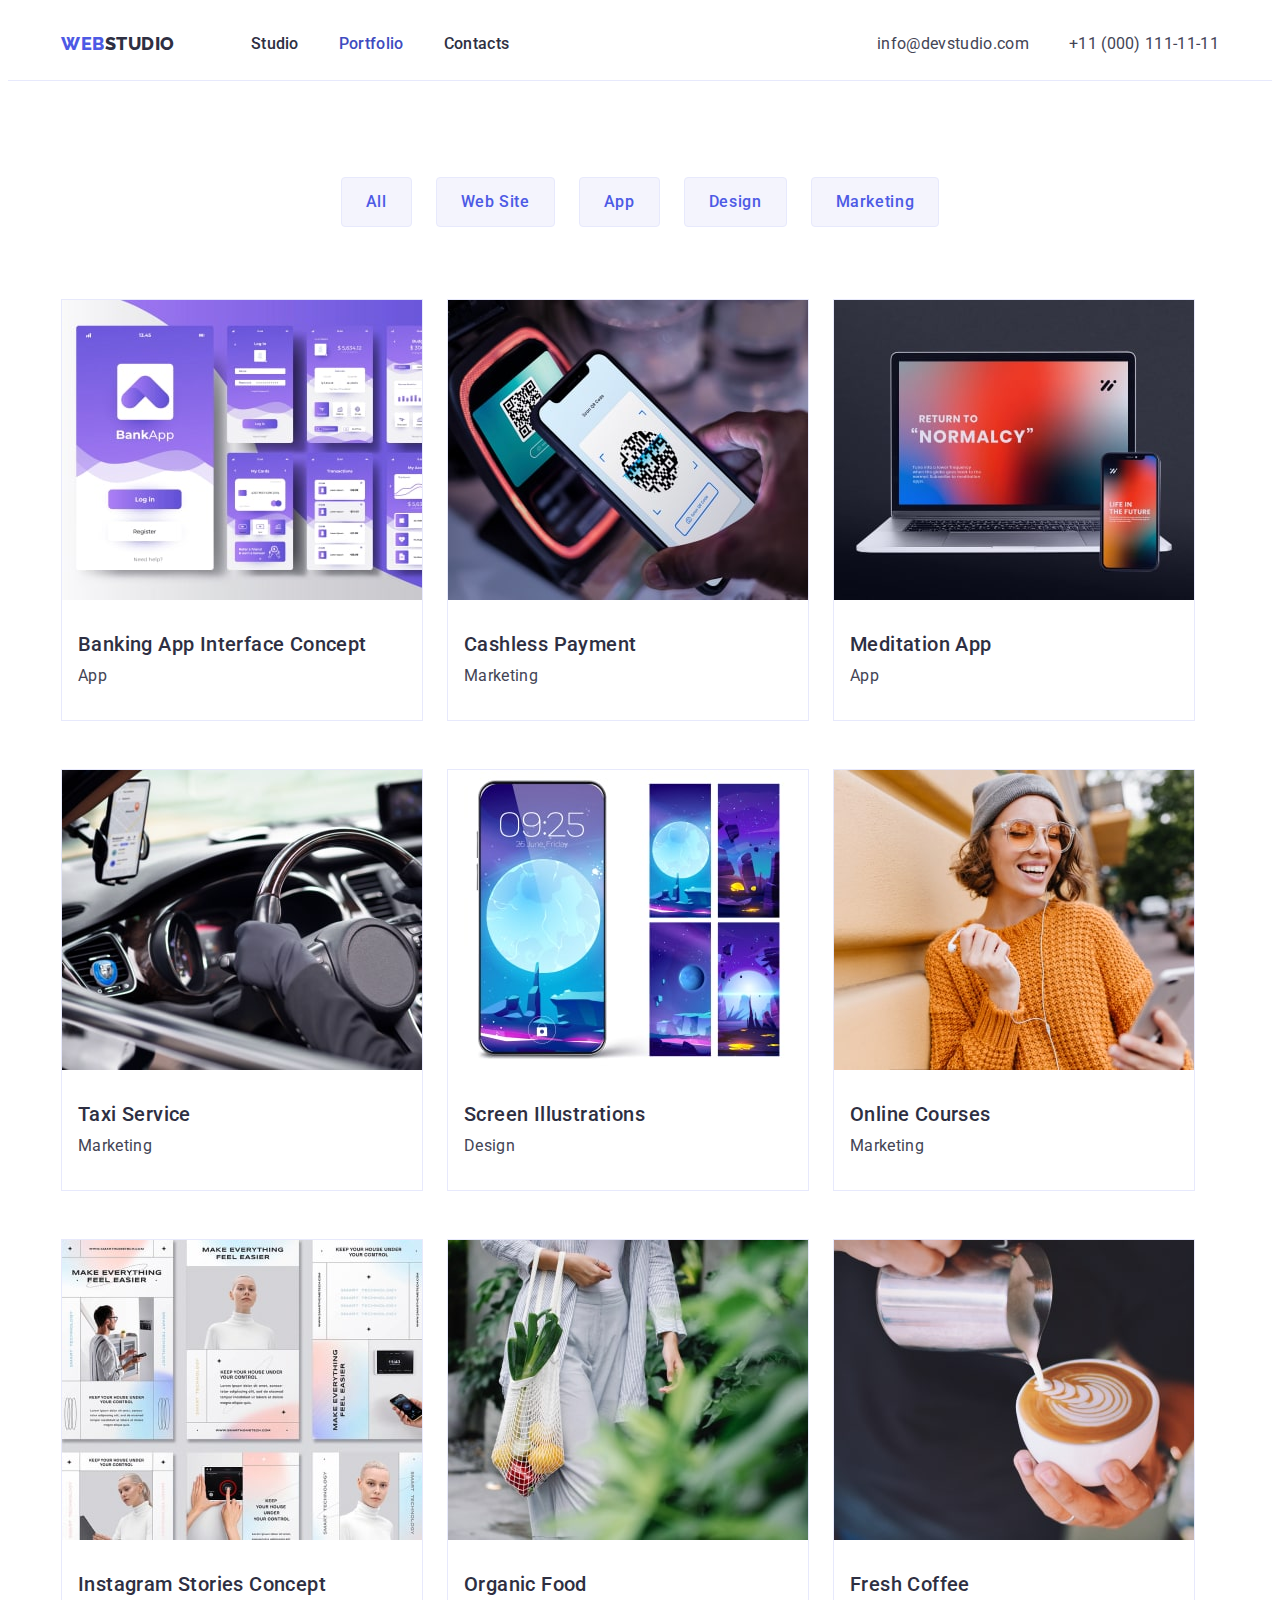
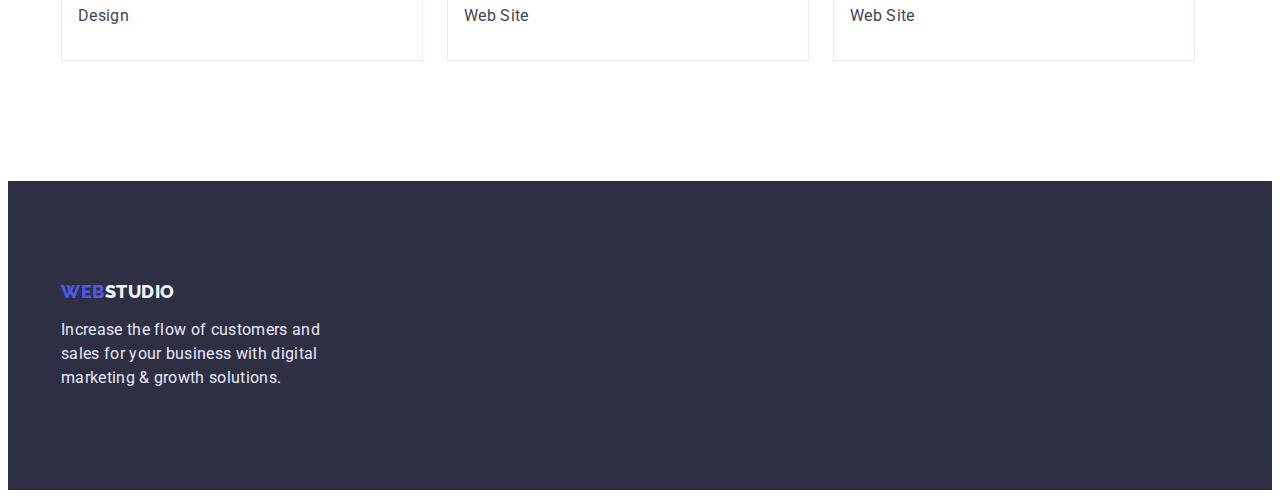
==== portfolio.html @ d1defb97 "Initial commit" ====
<!DOCTYPE html>
<html lang="en">

<head>
    <meta charset="UTF-8">
    <meta http-equiv="X-UA-Compatible" content="IE=edge">
    <meta name="viewport" content="width=device-width, initial-scale=1.0">
    <title>WebStudio</title>
    <link rel="preconnect" href="https://fonts.googleapis.com">
    <link rel="preconnect" href="https://fonts.gstatic.com" crossorigin>
    <link
        href="https://fonts.googleapis.com/css2?family=Raleway:wght@800&family=Roboto:wght@400;500;700;900&display=swap"
        rel="stylesheet">
    <link rel="stylesheet" href="https://cdnjs.cloudflare.com/ajax/libs/modern-normalize/1.1.0/modern-normalize.min.css"
        integrity="sha512-wpPYUAdjBVSE4KJnH1VR1HeZfpl1ub8YT/NKx4PuQ5NmX2tKuGu6U/JRp5y+Y8XG2tV+wKQpNHVUX03MfMFn9Q=="
        crossorigin="anonymous" referrerpolicy="no-referrer" />
    <link rel="stylesheet" href="./css/styles.css">
</head>

<body>
    <header class="header-page">
        <div class="container menu">
            <nav class="site-nav">
                <a class="header-logo link" href="./index.html"><span class="web-logo">Web</span>Studio</a>
                <ul class="list menu">
                    <li class="item">
                        <a class="nav link" href="./index.html">Studio</a>
                    </li>
                    <li class="item">
                        <a class="nav link current" href="./portfolio.html">Portfolio</a>
                    </li>
                    <li class="item">
                        <a class="nav link" href="">Contacts</a>
                    </li>
                </ul>
            </nav>
            <address class="auth-nav">
                <ul class="list">
                    <li class="item">
                        <a class="mail link" href="mailto:info@devstudio.com">info@devstudio.com</a>
                    </li>
                    <li class="item">
                        <a class="tel link" href="tel:+110001111111">+11 (000) 111-11-11</a>
                    </li>
                </ul>
            </address>
        </div>
    </header>

    <main>
        <section class="portfolio">
            <div class="container">
                <h1 class="visually-hidden">Portfolio</h1>
                <ul class="filter">
                    <li class="item"><button class="filter-btn" type="button">All</button></li>
                    <li class="item"><button class="filter-btn" type="button">Web Site</button></li>
                    <li class="item"><button class="filter-btn" type="button">App</button></li>
                    <li class="item"><button class="filter-btn" type="button">Design</button></li>
                    <li class="item"><button class="filter-btn" type="button">Marketing</button></li>
                </ul>

                <ul class="portfolio-list">
                    <li class="work">
                        <a class="portfolio-link" href="">
                            <img src="./images/portfolio-banking.jpg" alt="banking online" width="100%">
                            <div class="work-title">
                                <h2 class="portfolio-title">Banking App Interface Concept</h2>
                                <p class="portfolio-text">App</p>
                            </div>
                            <!-- <p>Lorem ipsum dolor sit amet consectetur adipisicing elit. Soluta atque illo delectus
                                commodi
                                ratione facere!</p> -->

                        </a>
                    </li>
                    <li class="work">
                        <a class="portfolio-link" href="">
                            <img src="./images/portfolio-app-pay.jpg" alt="pay by your phone" width="100%">
                            <div class="work-title">
                                <h2 class="portfolio-title">Cashless Payment</h2>
                                <p class="portfolio-text">Marketing</p>
                            </div>
                            <!-- <p>Animi, maxime quam reiciendis vel, impedit ab fuga similique dolorum unde nemo quis
                                adipisci
                                facilis!</p> -->



                        </a>
                    </li>
                    <li class="work">
                        <a class="portfolio-link" href="">
                            <img src="./images/portfolio-meditation-app.jpg" alt="application for meditation"
                                width="100%">
                            <div class="work-title">
                                <h2 class="portfolio-title">Meditation App</h2>
                                <p class="portfolio-text">App</p>
                            </div>
                            <!-- <p>Odit corporis natus mollitia iure repudiandae quam possimus sunt ratione aliquid quo.
                                Odio,
                                repellendus esse!</p> -->

                        </a>
                    </li>
                    <li class="work">
                        <a class="portfolio-link" href="">
                            <img src="./images/portfolio-taxi-service.jpg" alt="taxi service" width="100%">
                            <div class="work-title">
                                <h2 class="portfolio-title">Taxi Service</h2>
                                <p class="portfolio-text">Marketing</p>
                            </div>
                            <!-- <p>Magnam harum ducimus quasi illum unde nulla quis aliquam deleniti? Fugit voluptates animi
                                non
                                quos!</p> -->

                        </a>
                    </li>
                    <li class="work">
                        <a class="portfolio-link" href="">
                            <img src="./images/portfolio-screen.jpg" alt="screen illustration" width="100%">
                            <div class="work-title">
                                <h2 class="portfolio-title">Screen Illustrations</h2>
                                <p class="portfolio-text">Design</p>
                            </div>
                            <!-- <p>Dolores autem esse quasi vero, assumenda atque reiciendis corrupti repellendus
                                necessitatibus
                                error odit saepe sint.</p> -->
                        </a>
                    </li>
                    <li class="work">
                        <a class="portfolio-link" href="">
                            <img src="./images/portfolio-online-courses.jpg" alt="online courses" width="100%">
                            <div class="work-title">
                                <h2 class="portfolio-title">Online Courses</h2>
                                <p class="portfolio-text">Marketing</p>
                            </div>
                            <!-- <p>Nesciunt voluptas rem nam reiciendis dolorum animi praesentium neque provident earum
                                tenetur.
                                Perspiciatis, deserunt
                                aliquam?</p> -->

                        </a>
                    </li>
                    <li class="work">
                        <a class="portfolio-link" href="">
                            <img src="./images/portfolio-concept.jpg" alt="concept for instagram stories" width="100%">
                            <div class="work-title">
                                <h2 class="portfolio-title">Instagram Stories Concept</h2>
                                <p class="portfolio-text">Design</p>
                            </div>
                            <!-- <p>Eum excepturi minima magnam obcaecati ducimus? Eum, pariatur sapiente? Exercitationem
                                laudantium assumenda repellat
                                temporibus aperiam?</p> -->

                        </a>
                    </li>
                    <li class="work">
                        <a class="portfolio-link" href="">
                            <img src="./images/portfolio-organic-food.jpg" alt="web site organic food" width="100%">
                            <div class="work-title">
                                <h2 class="portfolio-title">Organic Food</h2>
                                <p class="portfolio-text">Web Site</p>
                            </div>
                            <!-- <p>Maxime ipsum obcaecati reprehenderit, quisquam, sed, quidem ab quaerat officiis tempora
                                adipisci architecto
                                voluptatibus aut.</p> -->

                        </a>
                    </li>
                    <li class="work">
                        <a class="portfolio-link" href="">
                            <img src="./images/portfolio-coffee-website.jpg" alt="wed site for the coffee shop"
                                width="100%">
                            <div class="work-title">
                                <h2 class="portfolio-title">Fresh Coffee</h2>
                                <p class="portfolio-text">Web Site</p>
                            </div>
                            <!-- <p>Ratione possimus illo modi obcaecati, natus nobis, porro delectus quia numquam maiores,
                                corporis laborum autem.</p> -->

                        </a>
                    </li>
                </ul>
            </div>
        </section>
    </main>

    <footer class="footer">
        <div class="container">
            <a class="footer-logo link" href="./index.html"><span class="web-logo">Web</span><span
                    class="studio">Studio</span></a>
            <div class="footer-text">


                <p class="footer-paragraph">Increase the flow of customers and sales for your business with digital
                    marketing &
                    growth solutions.</p>
            </div>
        </div>
    </footer>
</body>

</html>
---- css/styles.css ----
:root {
    --primary-brand: #4D5AE5;
    --pressed-state: #404BBF;
    --dark-color: #2E2F42;
    --success-color: #31D0AA;
    --success-color-enough: rgba(49, 208, 170, 0.75);
    --success-color-half: rgba(49, 208, 170, 0.5);
    --success-color-transparent: rgba(49, 208, 170, 0.1);
    --body-text: #434455;
    --accent-color: #E7E9FC;
    --light-mode: #F4F4FD;
    --modal-overlay: #2E2F42;
    --hero-background: #2E2F42;
    --default-color: #ffffff;
}

body {
    color: var(--body-text);
    font-family: 'Roboto', 'Verdana', 'Helvetica', 'Arial', sans-serif;
    background-color: var(--default-color);
}

/* Utility */

p,
h1,
h2,
h3,
h4,
h5,
h6 {
    margin: 0;
}

ul {
    margin: 0;
    padding-left: 0;
}

img {
    display: block;
}

.container {
    width: 100%;
    max-width: 1158px;
    padding-left: 15px;
    padding-right: 15px;
    margin: 0 auto;
    /* outline: 2px solid crimson; */
}

.container.menu {
    display: flex;
    align-items: center;
}

.header-page {
    border-bottom: 1px solid var(--accent-color)
}

.site-nav {
    display: flex;
    align-items: center;
}

.header-logo {
    color: var(--dark-color);
    font-family: 'Raleway', 'Helvetica', 'Verdana', 'Arial', sans-serif;
    text-transform: uppercase;
    font-weight: 800;
    font-size: 18px;
    line-height: 1.33;
    letter-spacing: 0.03em;
}

.web-logo {
    color: var(--primary-brand);
}

.nav {
    display: block;
    padding-top: 24px;
    padding-bottom: 24px;
    color: var(--dark-color);
    font-weight: 500;
    font-size: 16px;
    line-height: 1.5;
    letter-spacing: 0.02em;
}

.site-nav .link:focus,
.site-nav .link:hover,
.auth-nav .link:focus,
.auth-nav .link:hover,
.nav.current {
    color: var(--pressed-state);
}

.auth-nav {
    margin-left: auto;
    color: var(--body-text);
    font-style: normal;
    font-size: 16px;
    line-height: 1.5;
    letter-spacing: 0.02em;
}

.auth-nav .list {
    display: flex;
}



.auth-nav .link {
    font-family: inherit;
    color: inherit;
}

.list.menu {
    display: flex;
    margin-left: 76px;
}

.auth-nav .item:not(:last-child),
.list.menu .item:not(:last-child) {
    margin-right: 40px;
}

.link {
    text-decoration: none;
}

.list {
    list-style: none;
}

/*HERO*/

.hero {
    padding-top: 188px;
    padding-bottom: 188px;
    background-color: var(--hero-background);
    text-align: center;
}



.hero-title {
    margin: auto;
    width: 496px;
    margin-bottom: 48px;
    color: var(--default-color);
    font-size: 56px;
    line-height: 1.07;
    letter-spacing: 0.02em;
}

.hero-button {
    display: inline-block;
    border-radius: 4px;
    padding: 16px 32px;
    min-width: 169px;
    border: none;

    color: var(--default-color);
    background-color: var(--primary-brand);
    font-family: inherit;
    font-weight: 500;
    font-size: 16px;
    line-height: 1.5;
    letter-spacing: 0.04em;

}

.hero-button:hover,
.hero-button:focus {
    background-color: var(--pressed-state);
}

.section {
    padding: 120px 0px;
    /* outline: 2px solid crimson; */
}

/*--------------------Benefits section---------------------*/

.container-list {
    display: flex;
}

.container-list .item {
    width: 264px;
}

.container-list .item:not(:last-child) {
    margin-right: 24px;
}

.benefits-item::before {
    content: '';
    display: block;
    width: 100%;
    height: 112px;
    border-radius: 4px;
    margin-bottom: 8px;
    background-color: var(--light-mode);
    background-position: center;
    background-repeat: no-repeat;

}

.icon-antenna::before {
    background-image: url('../images/sprite.svg#antenna');
}

.icon-clock::before {
    background-image: url('../images/sprite.svg#clock');
}

.icon-diagram::before {

    background-image: url('../images/sprite.svg#diagram');
}

.icon-astronaut::before {
    background-image: url('../images/sprite.svg#astronaut');
}

.benefits-item {
    margin-bottom: 8px;
    color: var(--dark-color);
    font-weight: 500;
    font-size: 20px;
    line-height: 1.2;
    letter-spacing: 0.02em;
}

.visually-hidden {
    position: absolute;
    white-space: nowrap;
    width: 1px;
    height: 1px;
    overflow: hidden;
    border: 0;
    padding: 0;
    clip: rect(0 0 0 0);
    clip-path: inset(50%);
    margin: -1px;
}

.benefits-paragraph {
    font-size: 16px;
    line-height: 1.5;
    letter-spacing: 0.02em;
}



/* Production section */

.production.section {
    padding-top: 0;
}

.production-title {
    margin-bottom: 72px;
    color: var(--dark-color);
    font-size: 36px;
    line-height: 1.11;
    text-align: center;
    letter-spacing: 0.02em;
    text-transform: capitalize;
}


.container-production-list {
    display: flex;
    justify-content: center;
}

.container-production-list .item:not(:last-child) {
    margin-right: 24px;
}

/*Team section*/

.team {
    background-color: var(--light-mode);
}

.team-title {
    margin-bottom: 72px;
    color: var(--dark-color);
    /* font-weight: 700; */
    font-size: 36px;
    line-height: 1.11;
    text-align: center;
    letter-spacing: 0.02em;
    text-transform: capitalize;
}

.container-team {
    display: flex;
}

.container-team .card:not(:last-child) {
    margin-right: 24px;
}

.card {
    display: block;
    /* padding-bottom: 32px; */
    background-color: var(--default-color);
    box-shadow: 0px 1px 6px rgba(46, 47, 66, 0.08), 0px 1px 1px rgba(46, 47, 66, 0.16), 0px 2px 1px rgba(46, 47, 66, 0.08);
    border-radius: 0px 0px 4px 4px;
}

.card-text {
    padding-top: 32px;
    padding-bottom: 32px;
}

.team-member {

    color: var(--dark-color);
    font-weight: 500;
    font-size: 20px;
    line-height: 1.2;
    text-align: center;
    letter-spacing: 0.02em;
}

.team-member-description {
    margin-top: 8px;
    font-size: 16px;
    line-height: 1.5;
    text-align: center;
    letter-spacing: 0.02em;
}

/*Footer*/

.footer {
    padding-top: 100px;
    padding-bottom: 100px;
    background-color: var(--dark-color);
}

.footer-logo {
    color: var(--light-mode);
    font-family: 'Raleway', sans-serif;
    text-transform: uppercase;
    font-weight: 800;
    font-size: 18px;
    line-height: 1.17;
    letter-spacing: 0.03em;
}

.footer-paragraph {
    color: var(--accent-color);
    font-size: 16px;
    line-height: 1.5;
    letter-spacing: 0.02em;
}

.footer-text {
    margin-top: 16px;
    display: block;
    width: 25%;
}





/* ======================================================== */
/*__________________Portfolio main page_____________________*/
/* ======================================================== */



.portfolio {
    padding-top: 96px;
    padding-bottom: 120px;

}


.filter,
.portfolio-list {
    list-style: none;
}

.filter {
    display: flex;
    margin-bottom: 72px;
    justify-content: center;
}

.filter .item:not(:last-child) {
    margin-right: 24px;
}

.filter-btn {
    padding-top: 12px;
    padding-right: 24px;
    padding-bottom: 12px;
    padding-left: 24px;
    border-radius: 4px;

    color: var(--primary-brand);
    background-color: var(--light-mode);
    font-family: inherit;
    border: 1px solid var(--accent-color);
    font-weight: 500;
    font-size: 16px;
    line-height: 1.5;
    letter-spacing: 0.04em;
    cursor: pointer;
}

.filter-btn:hover,
.filter-btn:focus {
    color: var(--default-color);
    background-color: var(--pressed-state);
    box-shadow: 0px 3px 1px rgba(0, 0, 0, 0.1), 0px 2px 1px rgba(0, 0, 0, 0.08), 0px 2px 2px rgba(0, 0, 0, 0.12);
    border: 1px solid transparent;
}

.portfolio-link {
    color: var(--body-text);
    text-decoration: none;
}

.portfolio-title {
    font-weight: 500;
    font-size: 20px;
    line-height: 1.2;
    letter-spacing: 0.02em;
    color: var(--modal-overlay);
}

.portfolio-text {
    margin-top: 8px;
    font-size: 16px;
    line-height: 1.5;
    letter-spacing: 0.02em;
}

.portfolio-list {
    display: flex;
    flex-wrap: wrap;

}

.work {
    width: 360px;
    margin-right: 24px;
    margin-bottom: 48px;
    border: 1px solid var(--accent-color);
}

.work:nth-child(3n) {
    margin-right: 0;
}

.work:nth-last-child(-n+3) {
    margin-bottom: 0;
}

.work-title {
    padding-left: 16px;
    padding-right: 16px;
    padding-top: 32px;
    padding-bottom: 32px;
}
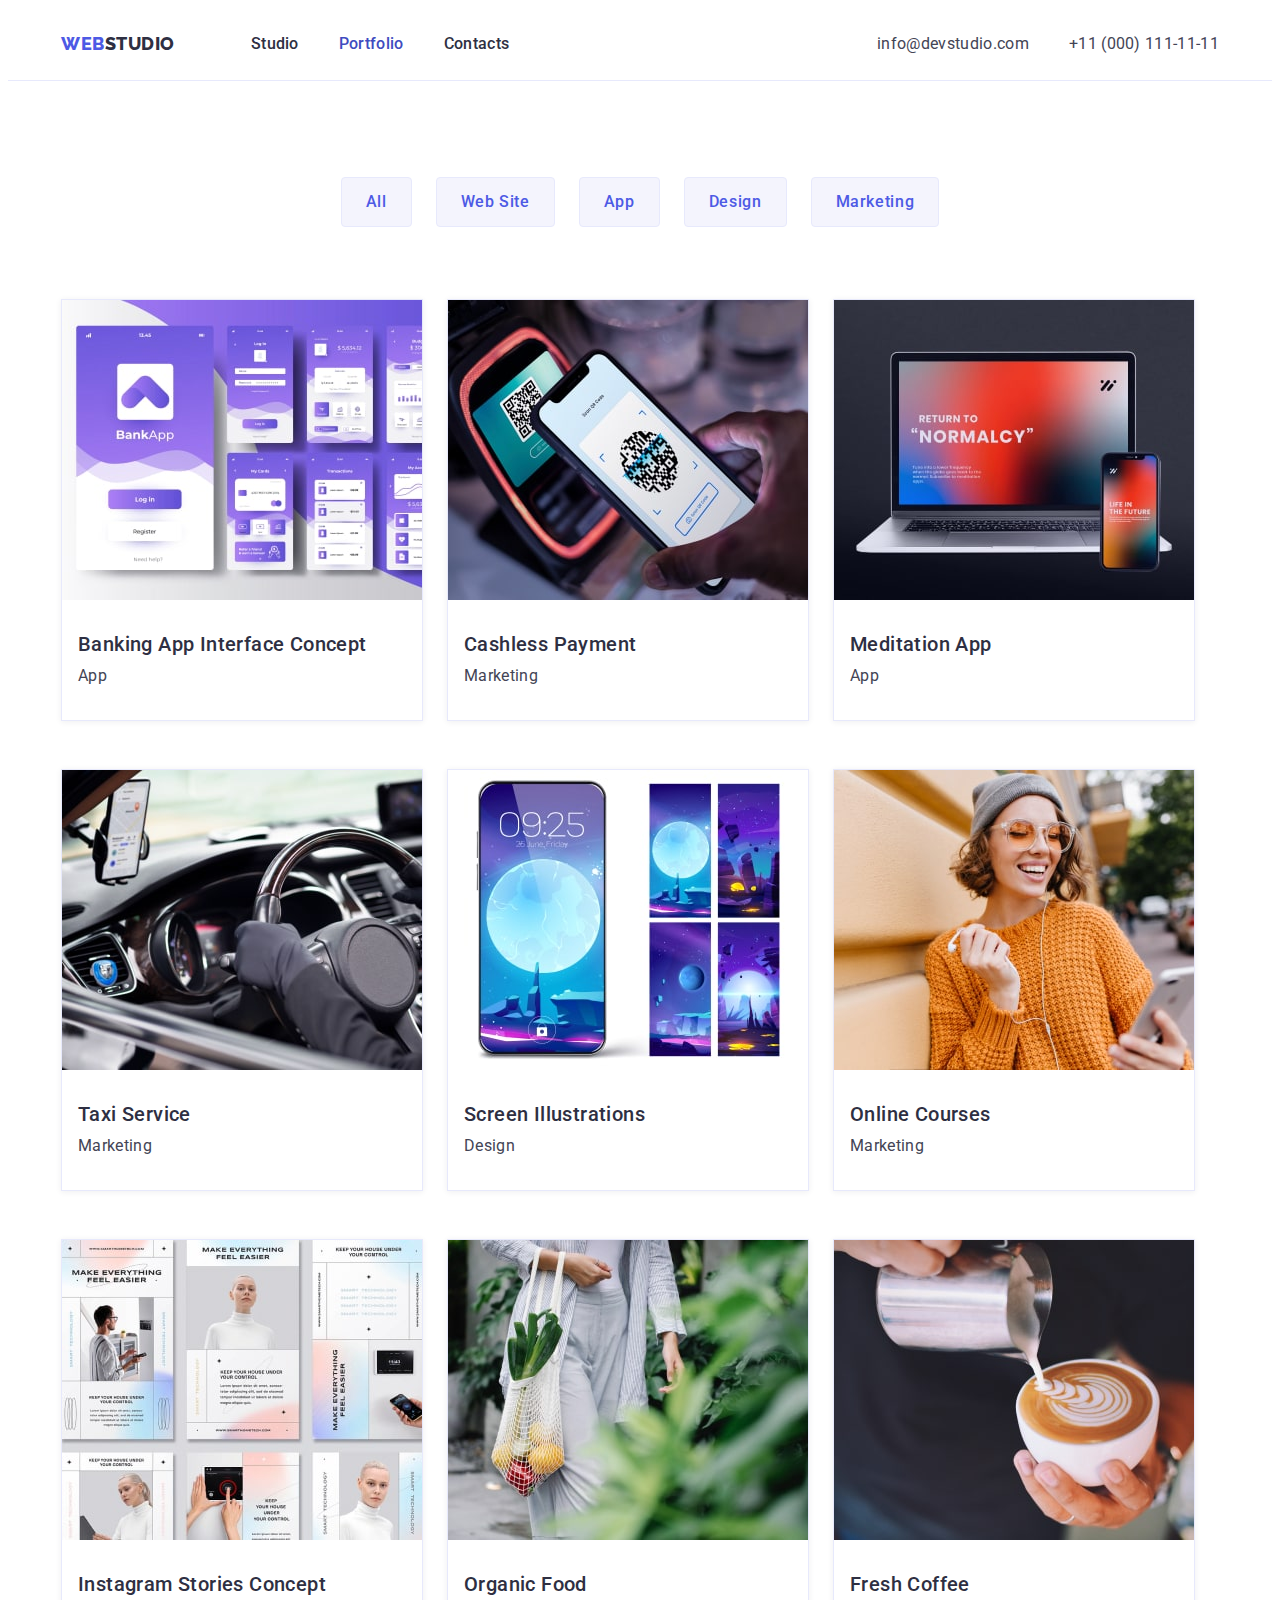
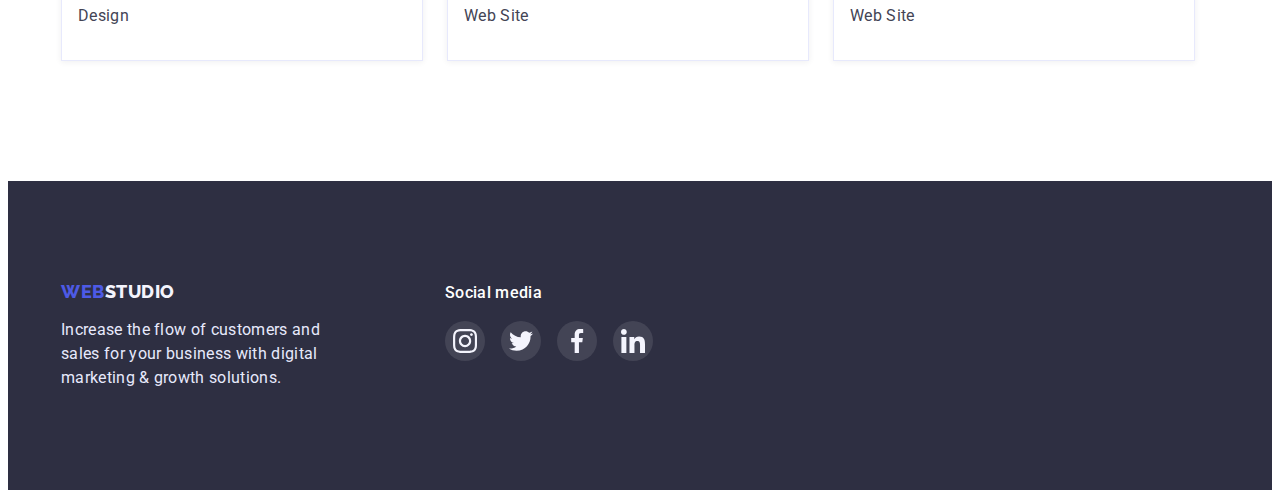
==== commit db9c68e3: "before validator" ====
--- a/portfolio.html
+++ b/portfolio.html
@@ -185,16 +185,72 @@
         </section>
     </main>
 
-    <footer class="footer">
+    <footer class=" footer">
         <div class="container">
-            <a class="footer-logo link" href="./index.html"><span class="web-logo">Web</span><span
-                    class="studio">Studio</span></a>
-            <div class="footer-text">
-
-
-                <p class="footer-paragraph">Increase the flow of customers and sales for your business with digital
-                    marketing &
-                    growth solutions.</p>
+            <div class="motto">
+                <a class="footer-logo link" href="./index.html"><span class="web-logo">Web</span><span
+                        class="studio">Studio</span></a>
+                <div class="footer-text">
+
+
+                    <p class="footer-paragraph">
+                        Increase
+                        the flow
+                        of
+                        customers
+                        and
+                        sales
+                        for your
+                        business
+                        with
+                        digital
+                        marketing
+                        &
+                        growth
+                        solutions.
+                    </p>
+                </div>
+            </div>
+
+            <div class="social-media">
+                <p class="social-media-text">
+                    Social media
+                </p>
+                <ul class="social-media-list list">
+                    <li class="social-media-links">
+                        <a href="" class="social-media-link">
+                            <svg class="social-media-icon">
+                                <use href="./images/sprite.svg#instagram">
+                                </use>
+                            </svg>
+                        </a>
+                    </li>
+                    <li class="social-media-links">
+                        <a href="" class="social-media-link">
+                            <svg class="social-media-icon">
+                                <use href="./images/sprite.svg#twitter">
+                                </use>
+                            </svg>
+                        </a>
+                    </li>
+                    <li class="social-media-links">
+                        <a href="" class="social-media-link">
+                            <svg class="social-media-icon">
+                                <use href="./images/sprite.svg#facebook">
+                                </use>
+                            </svg>
+                        </a>
+                    </li>
+                    <li class="social-media-links">
+                        <a href="" class="social-media-link">
+                            <svg class="social-media-icon">
+                                <use href="./images/sprite.svg#linkedin">
+                                </use>
+                            </svg>
+                        </a>
+                    </li>
+                </ul>
+
             </div>
         </div>
     </footer>
--- a/css/styles.css
+++ b/css/styles.css
@@ -10,8 +10,10 @@
     --accent-color: #E7E9FC;
     --light-mode: #F4F4FD;
     --modal-overlay: #2E2F42;
-    --hero-background: #2E2F42;
+    --hero-background: rgba(46, 47, 66, 0.7);
     --default-color: #ffffff;
+    --social-media: rgba(255, 255, 255, 0.1);
+    --light-slate: #8E8F99;
 }
 
 body {
@@ -135,16 +137,18 @@
     list-style: none;
 }
 
-/*HERO*/
+/* ======================================================== */
+/*__________________________HERO____________________________*/
+/* ======================================================== */
 
 .hero {
     padding-top: 188px;
     padding-bottom: 188px;
-    background-color: var(--hero-background);
+    background-image: linear-gradient(to top, var(--hero-background), var(--hero-background)), url('../images/people-office.jpg');
+    background-size: cover;
+    background-position: center;
     text-align: center;
 }
-
-
 
 .hero-title {
     margin: auto;
@@ -183,7 +187,10 @@
     /* outline: 2px solid crimson; */
 }
 
-/*--------------------Benefits section---------------------*/
+/* ======================================================== */
+/*____________________Benefits section______________________*/
+/* ======================================================== */
+
 
 .container-list {
     display: flex;
@@ -197,35 +204,30 @@
     margin-right: 24px;
 }
 
-.benefits-item::before {
+.icon {
     content: '';
-    display: block;
+    display: flex;
     width: 100%;
     height: 112px;
     border-radius: 4px;
     margin-bottom: 8px;
     background-color: var(--light-mode);
-    background-position: center;
-    background-repeat: no-repeat;
-
-}
-
-.icon-antenna::before {
-    background-image: url('../images/sprite.svg#antenna');
-}
-
-.icon-clock::before {
-    background-image: url('../images/sprite.svg#clock');
-}
-
-.icon-diagram::before {
-
-    background-image: url('../images/sprite.svg#diagram');
-}
-
-.icon-astronaut::before {
-    background-image: url('../images/sprite.svg#astronaut');
-}
+
+    justify-content: center;
+    justify-items: center;
+    align-items: center;
+
+
+}
+
+.item-icon {
+    width: 64px;
+    justify-content: center;
+    justify-items: center;
+    align-items: center;
+
+}
+
 
 .benefits-item {
     margin-bottom: 8px;
@@ -257,7 +259,10 @@
 
 
 
-/* Production section */
+/* ======================================================== */
+/*___________________Production section_____________________*/
+/* ======================================================== */
+
 
 .production.section {
     padding-top: 0;
@@ -273,17 +278,24 @@
     text-transform: capitalize;
 }
 
-
 .container-production-list {
     display: flex;
     justify-content: center;
 }
 
-.container-production-list .item:not(:last-child) {
+.container-production-list .production-item:not(:last-child) {
     margin-right: 24px;
 }
 
-/*Team section*/
+.production-item {
+    background: linear-gradient(0deg, rgba(77, 90, 229, 0.1), rgba(77, 90, 229, 0.1));
+    background-blend-mode: soft-light, normal;
+    border: 1px solid var(--accent-color);
+}
+
+/* ======================================================== */
+/*______________________Team section________________________*/
+/* ======================================================== */
 
 .team {
     background-color: var(--light-mode);
@@ -339,12 +351,95 @@
     letter-spacing: 0.02em;
 }
 
-/*Footer*/
+.social-lists {
+    display: flex;
+    justify-content: center;
+    gap: 24px;
+    margin-top: 8px;
+}
+
+.social-link {
+    display: flex;
+    width: 40px;
+    height: 40px;
+    border-radius: 50%;
+    background-color: var(--primary-brand);
+    justify-content: center;
+    align-items: center;
+}
+
+.social-link:hover,
+.social-link:focus {
+    background-color: var(--pressed-state);
+}
+
+.icon-social {
+    fill: var(--light-mode);
+    width: 16px;
+    height: 16px;
+}
+
+/* ======================================================== */
+/*________________________Customers_________________________*/
+/* ======================================================== */
+
+.customers-text {
+    color: var(--dark-color);
+    font-weight: 700;
+    font-size: 36px;
+    line-height: 1.11;
+    letter-spacing: 0.02em;
+    text-transform: capitalize;
+    text-align: center;
+    margin-bottom: 72px;
+}
+
+.customers-list {
+    display: flex;
+    gap: 24px;
+}
+
+.customers-link {
+    display: flex;
+    width: 168px;
+    height: 88px;
+    border-radius: 4px;
+    border: 1px solid var(--light-slate);
+    align-items: center;
+    justify-content: center;
+}
+
+.customers-logo {
+    fill: var(--light-slate);
+    width: 104px;
+    height: 56px;
+}
+
+.customers-link:hover,
+.customers-link:focus,
+.customers-logo:hover,
+.customers-logo:focus {
+    border-color: var(--pressed-state);
+    fill: var(--pressed-state);
+}
+
+/* ======================================================== */
+/*_________________________Footer___________________________*/
+/* ======================================================== */
 
 .footer {
     padding-top: 100px;
     padding-bottom: 100px;
     background-color: var(--dark-color);
+}
+
+.footer .container {
+    display: flex;
+}
+
+.motto {
+    display: block;
+    width: 264px;
 }
 
 .footer-logo {
@@ -367,10 +462,52 @@
 .footer-text {
     margin-top: 16px;
     display: block;
-    width: 25%;
-}
-
-
+
+}
+
+.social-media {
+    display: block;
+    margin-left: 120px;
+}
+
+.social-media-text {
+    font-weight: 500;
+    font-size: 16px;
+    line-height: 1.5;
+    letter-spacing: 0.02em;
+    color: var(--default-color);
+    margin-bottom: 16px;
+}
+
+.social-media-link {
+    display: flex;
+    width: 40px;
+    height: 40px;
+    background-color: var(--social-media);
+    border-radius: 50%;
+    align-items: center;
+    justify-content: center;
+
+
+}
+
+.social-media-link:hover,
+.social-media-link:focus {
+    background-color: var(--success-color);
+}
+
+.social-media-list {
+    display: flex;
+    gap: 16px;
+
+}
+
+
+.social-media-icon {
+    fill: var(--light-mode);
+    width: 24px;
+    height: 24px;
+}
 
 
 
@@ -459,6 +596,13 @@
     margin-right: 24px;
     margin-bottom: 48px;
     border: 1px solid var(--accent-color);
+    box-shadow: 0px 1px 6px rgba(46, 47, 66, 0.08);
+}
+
+.work:hover,
+.work:focus {
+    border: 0.5px solid var(--light-mode);
+    box-shadow: 0px 1px 6px rgba(46, 47, 66, 0.08), 0px 1px 1px rgba(46, 47, 66, 0.16), 0px 2px 1px rgba(46, 47, 66, 0.08);
 }
 
 .work:nth-child(3n) {
